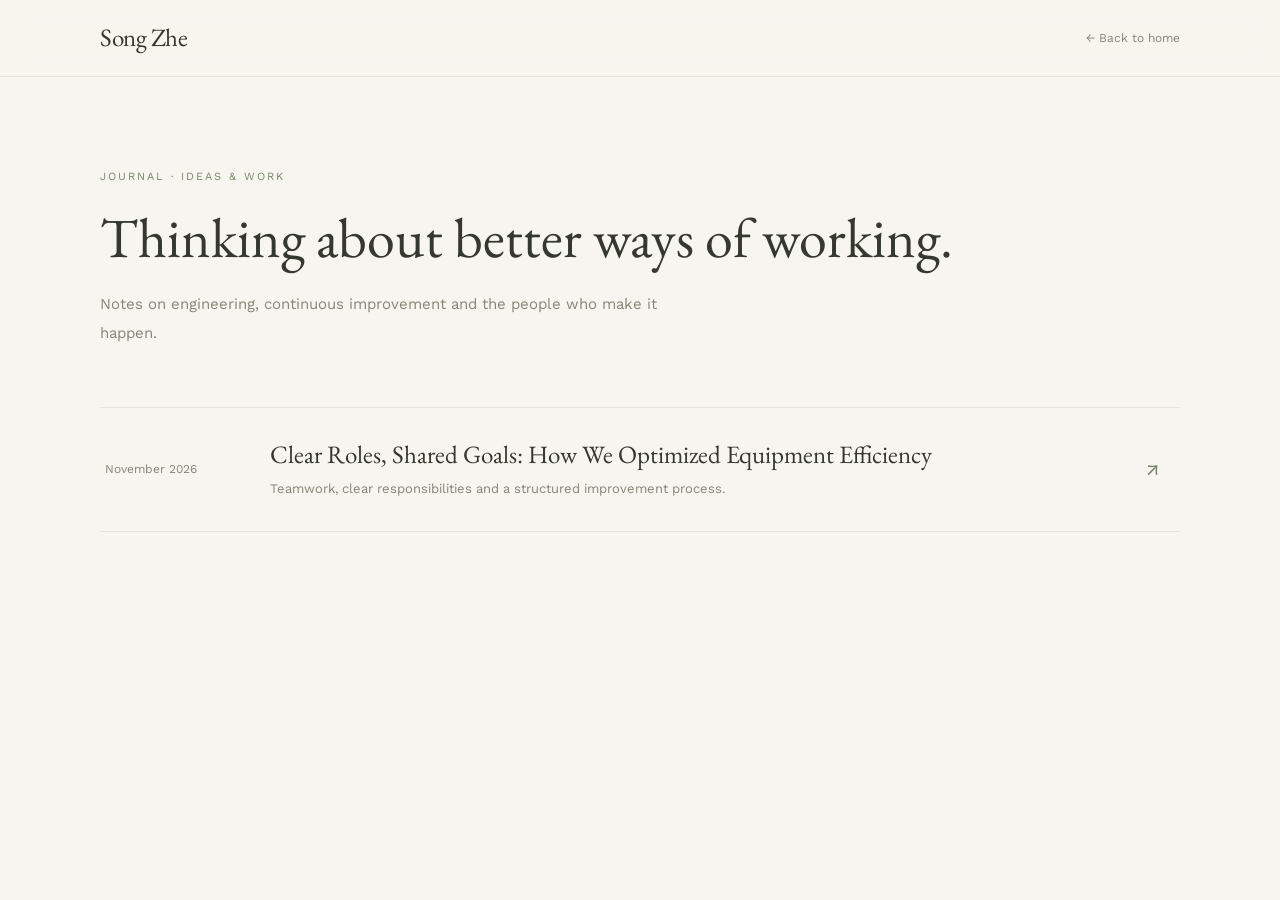
==== journal/better-ways-of-working/index.html @ 5e4091b3 "Create index.html" ====
<!DOCTYPE html>
<html lang="en">
<head>
  <meta charset="UTF-8">
  <meta name="viewport" content="width=device-width, initial-scale=1.0">
  <title>Thinking about better ways of working — Song Zhe</title>
  <meta name="theme-color" content="#f7f5ef">

  <link rel="preconnect" href="https://fonts.googleapis.com">
  <link rel="preconnect" href="https://fonts.gstatic.com" crossorigin>
  <link href="https://fonts.googleapis.com/css2?family=EB+Garamond:ital,wght@0,400;0,500;1,400&family=Work+Sans:wght@400;500&display=swap" rel="stylesheet">
  <link rel="stylesheet" href="/journal/journal.css">
</head>

<body>

  <header>
    <div class="container navigation">
      <a href="/" class="logo">Song Zhe</a>
      <a href="/#journal" class="back-link">← Back to home</a>
    </div>
  </header>

  <main class="container list-page">

    <div class="list-label">Journal · Ideas & work</div>

    <h1>Thinking about better ways of working.</h1>

    <p class="list-intro">
      Notes on engineering, continuous improvement and the people
      who make it happen.
    </p>

    <div class="post-list">

      <!-- 新文章：复制下面整个 <a> ... </a>，粘贴在这一行下面 -->

      <a class="post-item" href="/journal/better-ways-of-working/equipment-efficiency.html">
        <div class="post-date">November 2026</div>
        <div>
          <h2>Clear Roles, Shared Goals: How We Optimized Equipment Efficiency</h2>
          <p>Teamwork, clear responsibilities and a structured improvement process.</p>
        </div>
        <div class="post-arrow">↗</div>
      </a>

    </div>

  </main>

</body>
</html>
---- journal/journal.css ----
:root {
  --bg: #f7f5ef;
  --text: #35382f;
  --muted: #858579;
  --green: #77866e;
  --green-light: #e9ece4;
  --line: #e5e2d8;
  --serif: "EB Garamond", Georgia, serif;
  --sans: "Work Sans", Arial, sans-serif;
}

* { margin: 0; padding: 0; box-sizing: border-box; }

html { scroll-behavior: smooth; }

body {
  background: var(--bg);
  color: var(--text);
  font-family: var(--sans);
  font-size: 15px;
  line-height: 1.9;
  -webkit-font-smoothing: antialiased;
}

a { color: inherit; text-decoration: none; }

.container {
  width: min(1080px, 88%);
  margin: 0 auto;
}

/* HEADER */

header {
  position: sticky;
  top: 0;
  z-index: 10;
  background: rgba(247, 245, 239, 0.94);
  backdrop-filter: blur(12px);
  border-bottom: 1px solid var(--line);
}

.navigation {
  min-height: 76px;
  display: flex;
  justify-content: space-between;
  align-items: center;
  gap: 20px;
}

.logo {
  font-family: var(--serif);
  font-size: 25px;
  letter-spacing: -0.5px;
}

.back-link {
  color: var(--muted);
  font-size: 12px;
  transition: color .2s;
}

.back-link:hover { color: var(--green); }

/* LIST PAGE */

.list-page {
  padding: 90px 0 110px;
}

.list-label {
  color: var(--green);
  font-size: 11px;
  letter-spacing: 2px;
  text-transform: uppercase;
  margin-bottom: 18px;
}

.list-page h1 {
  font-family: var(--serif);
  font-size: clamp(38px, 5vw, 56px);
  font-weight: normal;
  line-height: 1.15;
  margin-bottom: 20px;
}

.list-intro {
  max-width: 560px;
  color: var(--muted);
  margin-bottom: 60px;
}

.post-list {
  border-top: 1px solid var(--line);
}

.post-item {
  display: grid;
  grid-template-columns: 140px 1fr 30px;
  gap: 25px;
  align-items: center;
  padding: 30px 5px;
  border-bottom: 1px solid var(--line);
  transition: padding .2s;
}

.post-item:hover {
  padding-left: 12px;
  padding-right: 0;
}

.post-date {
  color: var(--muted);
  font-size: 12px;
}

.post-item h2 {
  font-family: var(--serif);
  font-size: 25px;
  font-weight: normal;
  line-height: 1.3;
  margin-bottom: 6px;
}

.post-item p {
  color: var(--muted);
  font-size: 13px;
}

.post-arrow {
  color: var(--green);
  font-size: 20px;
}

/* ARTICLE PAGE */

.article {
  width: min(720px, 88%);
  margin: 0 auto;
  padding: 90px 0 110px;
}

.article-meta {
  color: var(--green);
  font-size: 11px;
  letter-spacing: 2px;
  text-transform: uppercase;
  margin-bottom: 20px;
}

.article h1 {
  font-family: var(--serif);
  font-size: clamp(34px, 5vw, 50px);
  font-weight: normal;
  line-height: 1.15;
  margin-bottom: 14px;
}

.article-subtitle {
  font-family: var(--serif);
  font-style: italic;
  font-size: 20px;
  color: var(--muted);
  margin-bottom: 50px;
  padding-bottom: 40px;
  border-bottom: 1px solid var(--line);
}

.lang-label {
  display: inline-block;
  color: var(--green);
  font-size: 10px;
  letter-spacing: 2px;
  text-transform: uppercase;
  margin-bottom: 18px;
}

.article-body p {
  margin-bottom: 20px;
  color: #4a4b43;
}

.article-body .lang-block + .lang-block {
  margin-top: 50px;
  padding-top: 45px;
  border-top: 1px solid var(--line);
}

.article-body figure {
  margin: 55px 0 10px;
}

.article-body img {
  display: block;
  width: 100%;
  height: auto;
  border: 1px solid var(--line);
  background: white;
}

.article-body figcaption {
  color: var(--muted);
  font-size: 12px;
  margin-top: 12px;
  text-align: center;
}

.article-footer {
  margin-top: 60px;
  padding-top: 30px;
  border-top: 1px solid var(--line);
}

.article-footer a {
  color: var(--green);
  font-size: 13px;
  border-bottom: 1px solid var(--green);
  padding-bottom: 2px;
}

/* MOBILE */

@media (max-width: 700px) {
  .post-item {
    grid-template-columns: 1fr 25px;
    gap: 6px;
  }

  .post-date {
    grid-column: 1;
  }

  .post-arrow {
    grid-column: 2;
    grid-row: 1 / span 2;
  }
}
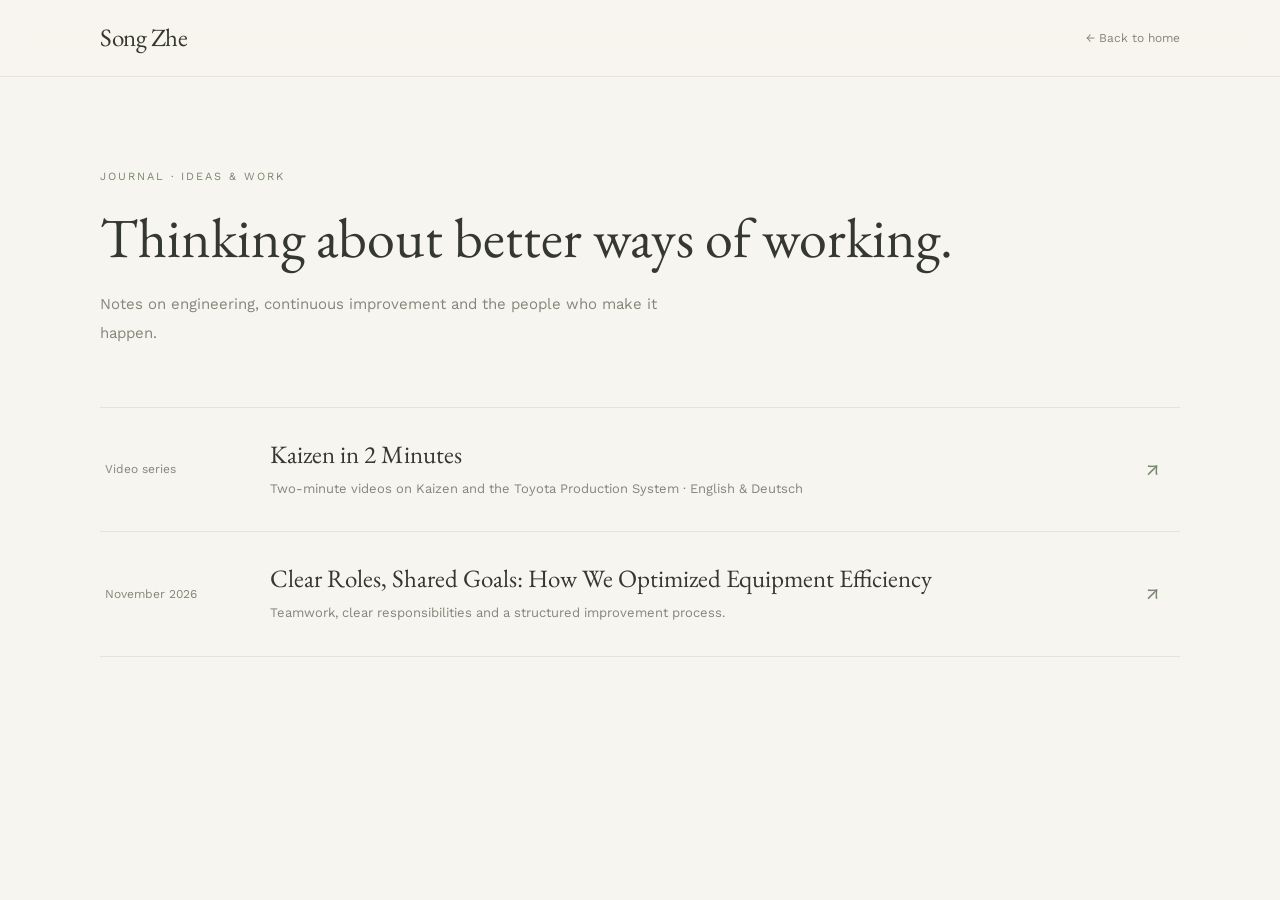
==== commit def048de: "Add new post for 'Kaizen in 2 Minutes'" ====
--- a/journal/better-ways-of-working/index.html
+++ b/journal/better-ways-of-working/index.html
@@ -36,6 +36,15 @@
 
       <!-- 新文章：复制下面整个 <a> ... </a>，粘贴在这一行下面 -->
 
+      <a class="post-item" href="/journal/kaizen-in-2-minutes/">
+        <div class="post-date">Video series</div>
+        <div>
+          <h2>Kaizen in 2 Minutes</h2>
+          <p>Two-minute videos on Kaizen and the Toyota Production System · English & Deutsch</p>
+        </div>
+        <div class="post-arrow">↗</div>
+      </a>
+
       <a class="post-item" href="/journal/better-ways-of-working/equipment-efficiency.html">
         <div class="post-date">November 2026</div>
         <div>
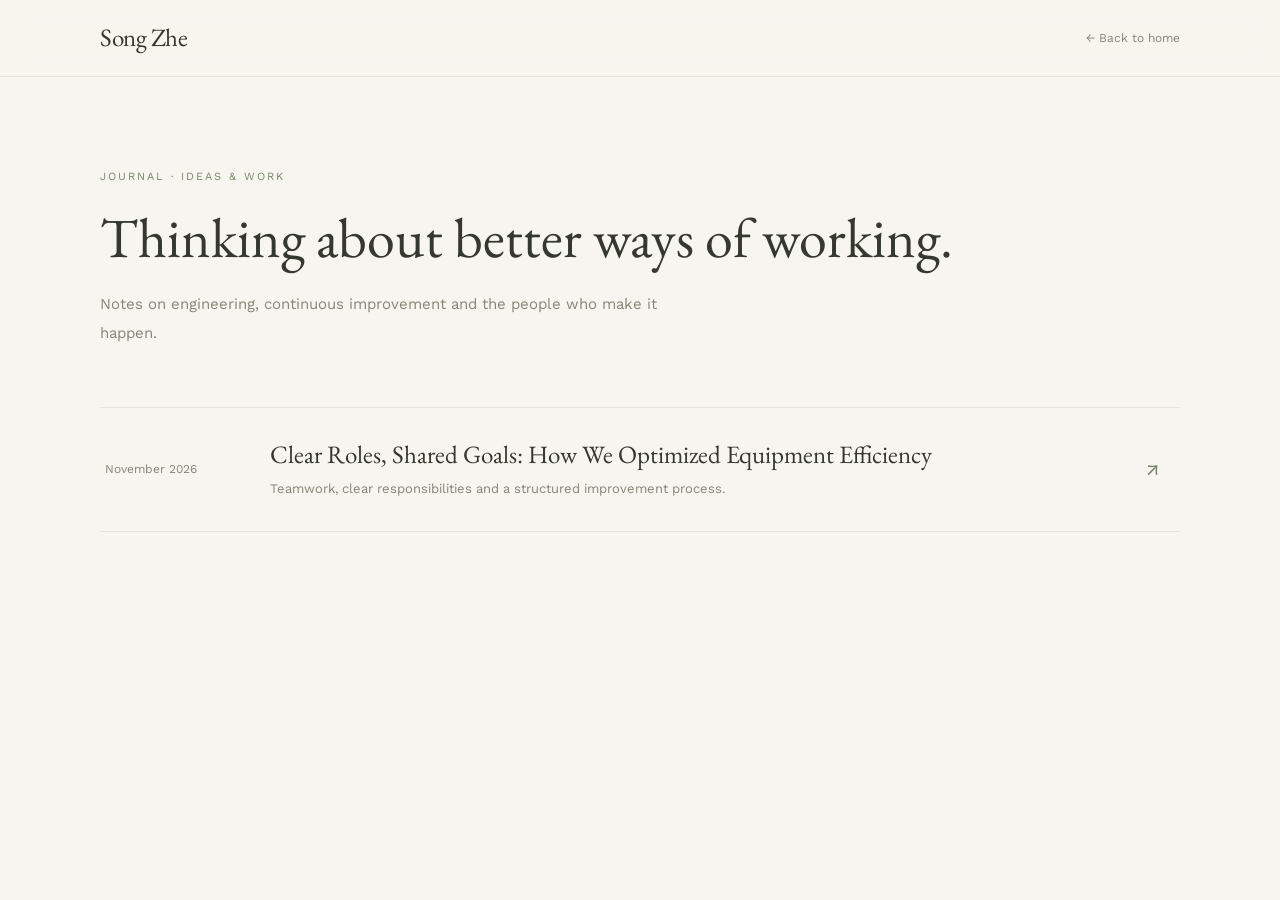
==== commit 198c02f6: "Add files via upload" ====
--- a/journal/better-ways-of-working/index.html
+++ b/journal/better-ways-of-working/index.html
@@ -17,7 +17,7 @@
   <header>
     <div class="container navigation">
       <a href="/" class="logo">Song Zhe</a>
-      <a href="/#journal" class="back-link">← Back to home</a>
+      <a href="/#articles" class="back-link">← Back to home</a>
     </div>
   </header>
 
@@ -36,15 +36,6 @@
 
       <!-- 新文章：复制下面整个 <a> ... </a>，粘贴在这一行下面 -->
 
-      <a class="post-item" href="/journal/kaizen-in-2-minutes/">
-        <div class="post-date">Video series</div>
-        <div>
-          <h2>Kaizen in 2 Minutes</h2>
-          <p>Two-minute videos on Kaizen and the Toyota Production System · English & Deutsch</p>
-        </div>
-        <div class="post-arrow">↗</div>
-      </a>
-
       <a class="post-item" href="/journal/better-ways-of-working/equipment-efficiency.html">
         <div class="post-date">November 2026</div>
         <div>
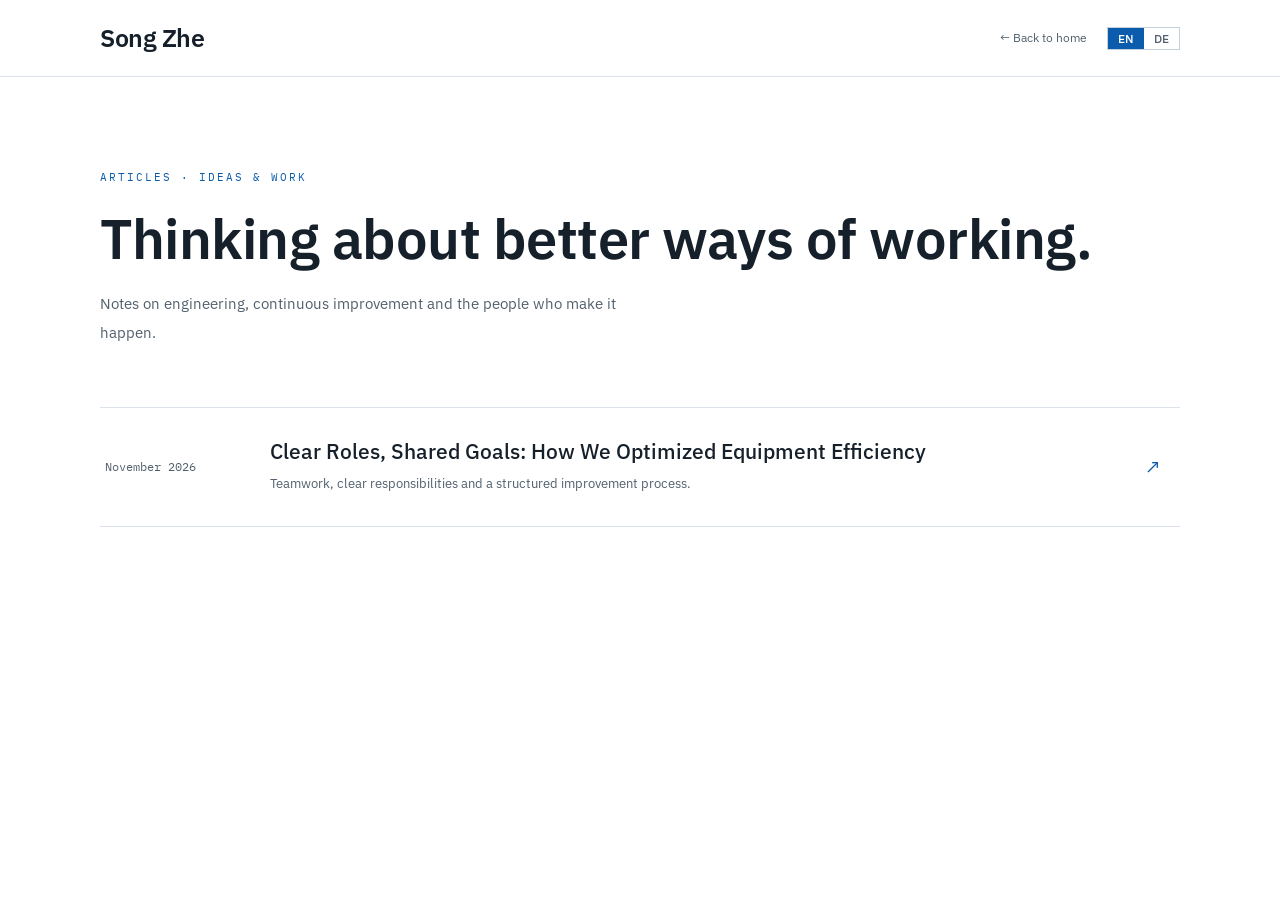
==== commit 13138281: "Add files via upload" ====
--- a/journal/better-ways-of-working/index.html
+++ b/journal/better-ways-of-working/index.html
@@ -1,15 +1,16 @@
 <!DOCTYPE html>
-<html lang="en">
+<html lang="en" data-title-de="Gedanken über bessere Arbeitsweisen — Song Zhe">
 <head>
   <meta charset="UTF-8">
   <meta name="viewport" content="width=device-width, initial-scale=1.0">
   <title>Thinking about better ways of working — Song Zhe</title>
-  <meta name="theme-color" content="#f7f5ef">
+  <meta name="theme-color" content="#ffffff">
 
   <link rel="preconnect" href="https://fonts.googleapis.com">
   <link rel="preconnect" href="https://fonts.gstatic.com" crossorigin>
-  <link href="https://fonts.googleapis.com/css2?family=EB+Garamond:ital,wght@0,400;0,500;1,400&family=Work+Sans:wght@400;500&display=swap" rel="stylesheet">
+  <link href="https://fonts.googleapis.com/css2?family=IBM+Plex+Sans:wght@400;500;600&family=IBM+Plex+Mono:wght@400;500&display=swap" rel="stylesheet">
   <link rel="stylesheet" href="/journal/journal.css">
+  <script src="/lang.js"></script>
 </head>
 
 <body>
@@ -17,30 +18,37 @@
   <header>
     <div class="container navigation">
       <a href="/" class="logo">Song Zhe</a>
-      <a href="/#articles" class="back-link">← Back to home</a>
+      <a href="/#articles" class="back-link"><span lang="en">← Back to home</span><span lang="de">← Zur Startseite</span></a>
     </div>
   </header>
 
   <main class="container list-page">
 
-    <div class="list-label">Journal · Ideas & work</div>
+    <div class="list-label"><span lang="en">Articles · Ideas &amp; work</span><span lang="de">Artikel · Ideen &amp; Arbeit</span></div>
 
-    <h1>Thinking about better ways of working.</h1>
+    <h1 lang="en">Thinking about better ways of working.</h1>
+    <h1 lang="de">Gedanken über bessere Arbeitsweisen.</h1>
 
-    <p class="list-intro">
+    <p class="list-intro" lang="en">
       Notes on engineering, continuous improvement and the people
       who make it happen.
+    </p>
+    <p class="list-intro" lang="de">
+      Notizen über Engineering, kontinuierliche Verbesserung und die Menschen,
+      die sie möglich machen.
     </p>
 
     <div class="post-list">
 
-      <!-- 新文章：复制下面整个 <a> ... </a>，粘贴在这一行下面 -->
+      <!-- 新文章：复制下面整个 <a> ... </a>，粘贴在这一行下面；lang="en" 和 lang="de" 两种文字都要改 -->
 
       <a class="post-item" href="/journal/better-ways-of-working/equipment-efficiency.html">
         <div class="post-date">November 2026</div>
         <div>
-          <h2>Clear Roles, Shared Goals: How We Optimized Equipment Efficiency</h2>
-          <p>Teamwork, clear responsibilities and a structured improvement process.</p>
+          <h2 lang="en">Clear Roles, Shared Goals: How We Optimized Equipment Efficiency</h2>
+          <h2 lang="de">Klare Rollen, gemeinsame Ziele: Wie wir die Anlageneffizienz optimiert haben</h2>
+          <p lang="en">Teamwork, clear responsibilities and a structured improvement process.</p>
+          <p lang="de">Teamarbeit, klare Verantwortlichkeiten und ein strukturierter Verbesserungsprozess.</p>
         </div>
         <div class="post-arrow">↗</div>
       </a>
--- a/journal/journal.css
+++ b/journal/journal.css
@@ -1,12 +1,12 @@
 :root {
-  --bg: #f7f5ef;
-  --text: #35382f;
-  --muted: #858579;
-  --green: #77866e;
-  --green-light: #e9ece4;
-  --line: #e5e2d8;
-  --serif: "EB Garamond", Georgia, serif;
-  --sans: "Work Sans", Arial, sans-serif;
+  --bg: #ffffff;
+  --text: #16202b;
+  --muted: #52606d;
+  --green: #0b5cad;
+  --green-light: #eef3f8;
+  --line: #dbe2e9;
+  --serif: "IBM Plex Sans", "Segoe UI", Arial, sans-serif;
+  --sans: "IBM Plex Sans", "Segoe UI", Arial, sans-serif;
 }
 
 * { margin: 0; padding: 0; box-sizing: border-box; }
@@ -35,7 +35,7 @@
   position: sticky;
   top: 0;
   z-index: 10;
-  background: rgba(247, 245, 239, 0.94);
+  background: rgba(255, 255, 255, 0.94);
   backdrop-filter: blur(12px);
   border-bottom: 1px solid var(--line);
 }
@@ -177,7 +177,7 @@
 
 .article-body p {
   margin-bottom: 20px;
-  color: #4a4b43;
+  color: #33414e;
 }
 
 .article-body .lang-block + .lang-block {
@@ -235,3 +235,9 @@
     grid-row: 1 / span 2;
   }
 }
+
+/* 工程风格 */
+.list-page h1, .article h1 { font-weight: 600; letter-spacing: -0.5px; }
+.post-item h2 { font-weight: 500; font-size: 21px; }
+.logo { font-weight: 600; }
+.post-date, .article-meta, .list-label { font-family: "IBM Plex Mono", Consolas, monospace; }
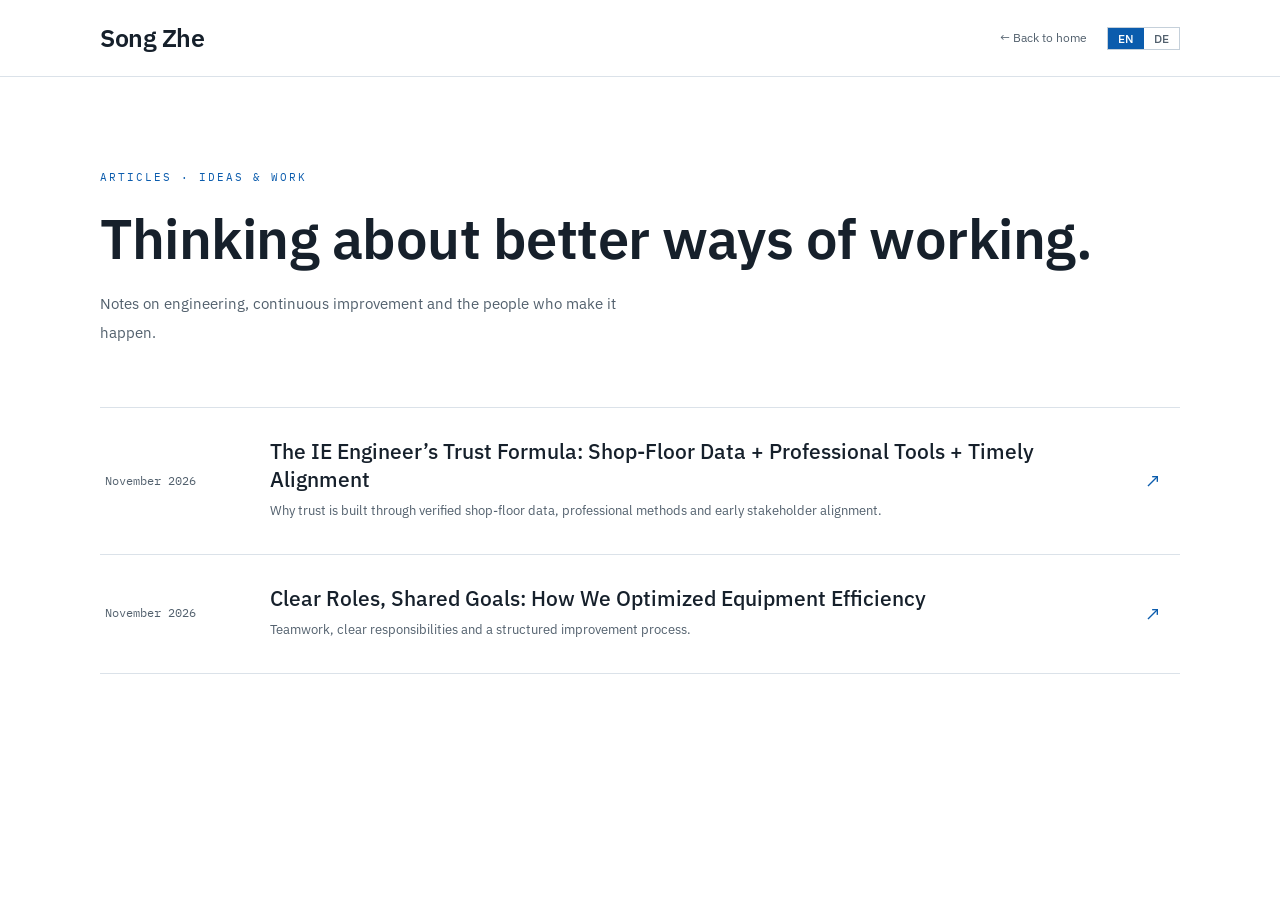
==== commit 696ed420: "Add files via upload" ====
--- a/journal/better-ways-of-working/index.html
+++ b/journal/better-ways-of-working/index.html
@@ -5,43 +5,36 @@
   <meta name="viewport" content="width=device-width, initial-scale=1.0">
   <title>Thinking about better ways of working — Song Zhe</title>
   <meta name="theme-color" content="#ffffff">
-
   <link rel="preconnect" href="https://fonts.googleapis.com">
   <link rel="preconnect" href="https://fonts.gstatic.com" crossorigin>
   <link href="https://fonts.googleapis.com/css2?family=IBM+Plex+Sans:wght@400;500;600&family=IBM+Plex+Mono:wght@400;500&display=swap" rel="stylesheet">
   <link rel="stylesheet" href="/journal/journal.css">
   <script src="/lang.js"></script>
 </head>
-
 <body>
-
   <header>
     <div class="container navigation">
       <a href="/" class="logo">Song Zhe</a>
       <a href="/#articles" class="back-link"><span lang="en">← Back to home</span><span lang="de">← Zur Startseite</span></a>
     </div>
   </header>
-
   <main class="container list-page">
-
     <div class="list-label"><span lang="en">Articles · Ideas &amp; work</span><span lang="de">Artikel · Ideen &amp; Arbeit</span></div>
-
     <h1 lang="en">Thinking about better ways of working.</h1>
     <h1 lang="de">Gedanken über bessere Arbeitsweisen.</h1>
-
-    <p class="list-intro" lang="en">
-      Notes on engineering, continuous improvement and the people
-      who make it happen.
-    </p>
-    <p class="list-intro" lang="de">
-      Notizen über Engineering, kontinuierliche Verbesserung und die Menschen,
-      die sie möglich machen.
-    </p>
-
+    <p class="list-intro" lang="en">Notes on engineering, continuous improvement and the people who make it happen.</p>
+    <p class="list-intro" lang="de">Notizen über Engineering, kontinuierliche Verbesserung und die Menschen, die sie möglich machen.</p>
     <div class="post-list">
-
-      <!-- 新文章：复制下面整个 <a> ... </a>，粘贴在这一行下面；lang="en" 和 lang="de" 两种文字都要改 -->
-
+      <a class="post-item" href="/journal/better-ways-of-working/ie-engineer-trust-formula.html">
+        <div class="post-date">November 2026</div>
+        <div>
+          <h2 lang="en">The IE Engineer’s Trust Formula: Shop-Floor Data + Professional Tools + Timely Alignment</h2>
+          <h2 lang="de">Die Vertrauensformel für IE-Ingenieure: Daten vom Shopfloor + Fachwerkzeuge + rechtzeitiges Alignment</h2>
+          <p lang="en">Why trust is built through verified shop-floor data, professional methods and early stakeholder alignment.</p>
+          <p lang="de">Wie Vertrauen durch überprüfte Daten aus der Produktion, professionelle Methoden und frühzeitige Abstimmung entsteht.</p>
+        </div>
+        <div class="post-arrow">↗</div>
+      </a>
       <a class="post-item" href="/journal/better-ways-of-working/equipment-efficiency.html">
         <div class="post-date">November 2026</div>
         <div>
@@ -52,10 +45,7 @@
         </div>
         <div class="post-arrow">↗</div>
       </a>
-
     </div>
-
   </main>
-
 </body>
 </html>
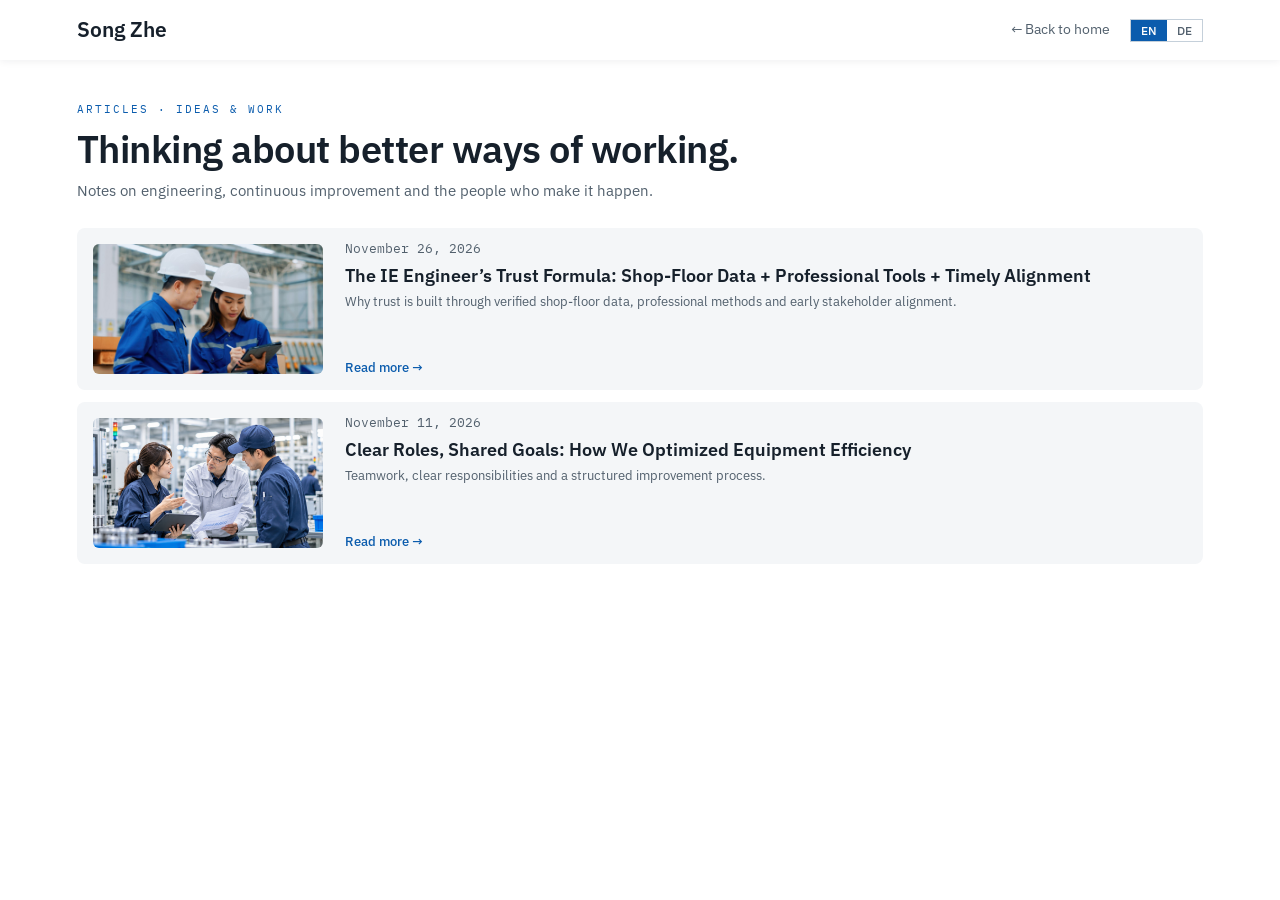
==== commit 96edec69: "Add files via upload" ====
--- a/journal/better-ways-of-working/index.html
+++ b/journal/better-ways-of-working/index.html
@@ -25,25 +25,27 @@
     <p class="list-intro" lang="en">Notes on engineering, continuous improvement and the people who make it happen.</p>
     <p class="list-intro" lang="de">Notizen über Engineering, kontinuierliche Verbesserung und die Menschen, die sie möglich machen.</p>
     <div class="post-list">
-      <a class="post-item" href="/journal/better-ways-of-working/ie-engineer-trust-formula.html">
-        <div class="post-date">November 2026</div>
-        <div>
+      <a class="post-item with-thumb" href="/journal/better-ways-of-working/ie-engineer-trust-formula.html">
+        <span class="post-thumb"><img src="/images/trustbuildin.jpg" alt=""></span>
+        <div class="post-body">
+          <div class="post-date">November 26, 2026</div>
           <h2 lang="en">The IE Engineer’s Trust Formula: Shop-Floor Data + Professional Tools + Timely Alignment</h2>
           <h2 lang="de">Die Vertrauensformel für IE-Ingenieure: Daten vom Shopfloor + Fachwerkzeuge + rechtzeitiges Alignment</h2>
           <p lang="en">Why trust is built through verified shop-floor data, professional methods and early stakeholder alignment.</p>
           <p lang="de">Wie Vertrauen durch überprüfte Daten aus der Produktion, professionelle Methoden und frühzeitige Abstimmung entsteht.</p>
+          <span class="read-more"><span lang="en">Read more →</span><span lang="de">Weiterlesen →</span></span>
         </div>
-        <div class="post-arrow">↗</div>
       </a>
-      <a class="post-item" href="/journal/better-ways-of-working/equipment-efficiency.html">
-        <div class="post-date">November 2026</div>
-        <div>
+      <a class="post-item with-thumb" href="/journal/better-ways-of-working/equipment-efficiency.html">
+        <span class="post-thumb"><img src="/images/teamwork.png" alt=""></span>
+        <div class="post-body">
+          <div class="post-date">November 11, 2026</div>
           <h2 lang="en">Clear Roles, Shared Goals: How We Optimized Equipment Efficiency</h2>
           <h2 lang="de">Klare Rollen, gemeinsame Ziele: Wie wir die Anlageneffizienz optimiert haben</h2>
           <p lang="en">Teamwork, clear responsibilities and a structured improvement process.</p>
           <p lang="de">Teamarbeit, klare Verantwortlichkeiten und ein strukturierter Verbesserungsprozess.</p>
+          <span class="read-more"><span lang="en">Read more →</span><span lang="de">Weiterlesen →</span></span>
         </div>
-        <div class="post-arrow">↗</div>
       </a>
     </div>
   </main>
--- a/journal/journal.css
+++ b/journal/journal.css
@@ -241,3 +241,44 @@
 .post-item h2 { font-weight: 500; font-size: 21px; }
 .logo { font-weight: 600; }
 .post-date, .article-meta, .list-label { font-family: "IBM Plex Mono", Consolas, monospace; }
+
+/* ===== 与首页统一 ===== */
+body { line-height: 1.7; }
+.container { width: min(1200px, 88%); }
+header { border-bottom: 0; box-shadow: 0 1px 8px rgba(8, 22, 39, 0.07); }
+.navigation { min-height: 60px; }
+.logo { font-size: 21px; letter-spacing: 0; }
+.back-link { font-size: 14px; }
+
+.list-page { padding: 40px 0 70px; }
+.list-label { margin-bottom: 8px; }
+.list-page h1 { font-size: clamp(28px, 3.2vw, 38px); margin-bottom: 8px; }
+.list-intro { max-width: 640px; margin-bottom: 24px; }
+
+.post-list { border-top: 0; }
+.post-item.with-thumb { grid-template-columns: 230px minmax(0, 1fr); gap: 22px; align-items: stretch;
+  padding: 16px; margin-bottom: 12px; border: 0; border-radius: 8px; background: #f4f6f8; transition: background .2s; }
+.post-item.with-thumb:hover { padding: 16px; background: #eaf1f8; }
+.post-thumb { position: relative; display: block; min-height: 130px; border-radius: 6px; overflow: hidden; }
+.post-thumb img { position: absolute; inset: 0; width: 100%; height: 100%; object-fit: cover; }
+.post-body { display: flex; flex-direction: column; min-width: 0; }
+.post-body .post-date { font-size: 13px; line-height: 1; margin: -2px 0 8px; }
+.post-item.with-thumb h2 { font-size: 18px; font-weight: 600; line-height: 1.4; margin-bottom: 4px; }
+.post-body p { line-height: 1.6; margin-bottom: 10px; }
+.post-body .read-more { align-self: flex-start; margin-top: auto; color: var(--green); font-size: 13px;
+  font-weight: 500; line-height: 1; }
+
+.article { padding: 40px 0 70px; }
+.article-meta { margin-bottom: 12px; }
+body .article h1 { font-size: clamp(28px, 3.4vw, 38px); line-height: 1.2; margin-bottom: 24px;
+  padding-bottom: 0; border-bottom: 0; }
+.article-footer { margin-top: 36px; padding-top: 0; border-top: 0; }
+.article-footer a { border-bottom: 0; }
+.article-footer a:hover { text-decoration: underline; }
+
+@media (max-width: 700px) {
+  .list-page, .article { padding-top: 28px; }
+  .post-item.with-thumb { grid-template-columns: minmax(0, 1fr); gap: 14px; padding: 12px; }
+  .post-item.with-thumb:hover { padding: 12px; }
+  .post-thumb { min-height: 0; aspect-ratio: 16 / 9; }
+}
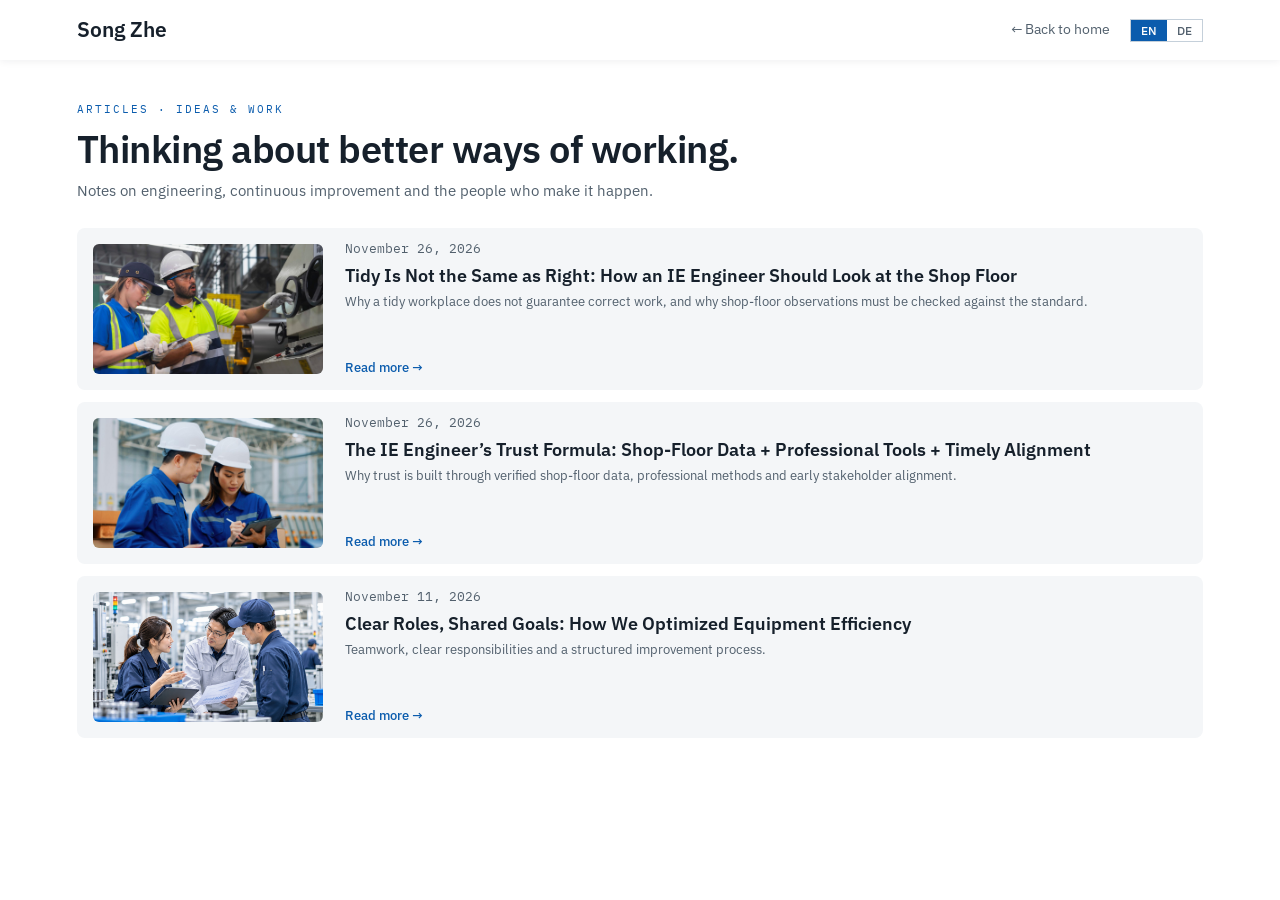
==== commit 5fd58c3e: "Add files via upload" ====
--- a/journal/better-ways-of-working/index.html
+++ b/journal/better-ways-of-working/index.html
@@ -25,6 +25,17 @@
     <p class="list-intro" lang="en">Notes on engineering, continuous improvement and the people who make it happen.</p>
     <p class="list-intro" lang="de">Notizen über Engineering, kontinuierliche Verbesserung und die Menschen, die sie möglich machen.</p>
     <div class="post-list">
+      <a class="post-item with-thumb" href="/journal/better-ways-of-working/shop-floor-standard.html">
+        <span class="post-thumb"><img src="/images/IE.jpg" alt=""></span>
+        <div class="post-body">
+          <div class="post-date">November 26, 2026</div>
+          <h2 lang="en">Tidy Is Not the Same as Right: How an IE Engineer Should Look at the Shop Floor</h2>
+          <h2 lang="de">Ordentlich heißt nicht richtig: Wie ein IE-Ingenieur den Shopfloor betrachten sollte</h2>
+          <p lang="en">Why a tidy workplace does not guarantee correct work, and why shop-floor observations must be checked against the standard.</p>
+          <p lang="de">Warum ein ordentlicher Arbeitsplatz keine korrekte Arbeit garantiert und weshalb Beobachtungen auf dem Shopfloor mit dem Standard abgeglichen werden müssen.</p>
+          <span class="read-more"><span lang="en">Read more →</span><span lang="de">Weiterlesen →</span></span>
+        </div>
+      </a>
       <a class="post-item with-thumb" href="/journal/better-ways-of-working/ie-engineer-trust-formula.html">
         <span class="post-thumb"><img src="/images/trustbuildin.jpg" alt=""></span>
         <div class="post-body">
--- a/journal/journal.css
+++ b/journal/journal.css
@@ -282,3 +282,8 @@
   .post-item.with-thumb:hover { padding: 12px; }
   .post-thumb { min-height: 0; aspect-ratio: 16 / 9; }
 }
+
+/* ===== 文章末尾联系入口 ===== */
+.cta { margin-top: 48px; text-align: center; }
+.cta-title { font-size: 20px; font-weight: 600; line-height: 1.35; margin: 0 0 12px; color: var(--text); }
+.article .cta + .article-footer { margin-top: 32px; text-align: center; }
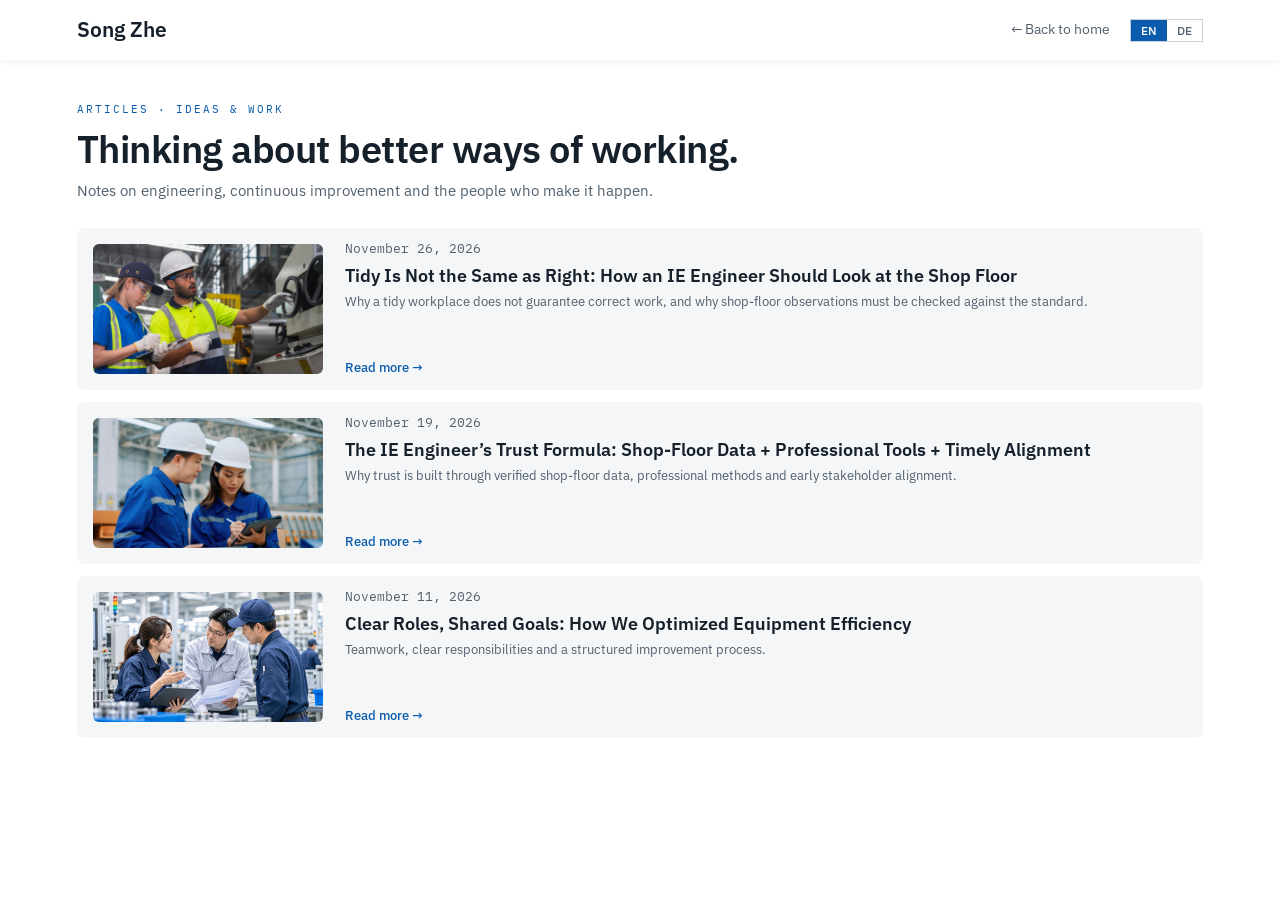
==== commit 215f9694: "Update post date for IE Engineer's Trust Formula" ====
--- a/journal/better-ways-of-working/index.html
+++ b/journal/better-ways-of-working/index.html
@@ -39,7 +39,7 @@
       <a class="post-item with-thumb" href="/journal/better-ways-of-working/ie-engineer-trust-formula.html">
         <span class="post-thumb"><img src="/images/trustbuildin.jpg" alt=""></span>
         <div class="post-body">
-          <div class="post-date">November 26, 2026</div>
+          <div class="post-date">November 19, 2026</div>
           <h2 lang="en">The IE Engineer’s Trust Formula: Shop-Floor Data + Professional Tools + Timely Alignment</h2>
           <h2 lang="de">Die Vertrauensformel für IE-Ingenieure: Daten vom Shopfloor + Fachwerkzeuge + rechtzeitiges Alignment</h2>
           <p lang="en">Why trust is built through verified shop-floor data, professional methods and early stakeholder alignment.</p>
--- a/journal/journal.css
+++ b/journal/journal.css
@@ -287,3 +287,31 @@
 .cta { margin-top: 48px; text-align: center; }
 .cta-title { font-size: 20px; font-weight: 600; line-height: 1.35; margin: 0 0 12px; color: var(--text); }
 .article .cta + .article-footer { margin-top: 32px; text-align: center; }
+
+
+/* ===== Improved article readability ===== */
+
+.article-body {
+  font-size: 18px;
+  line-height: 1.85;
+}
+
+.article-body p,
+.article-body li {
+  font-size: inherit;
+  line-height: inherit;
+}
+
+.article-body figcaption {
+  font-size: 13px;
+  line-height: 1.6;
+}
+
+/* Mobile */
+@media (max-width: 700px) {
+  .article-body {
+    font-size: 17px;
+    line-height: 1.8;
+  }
+}
+
